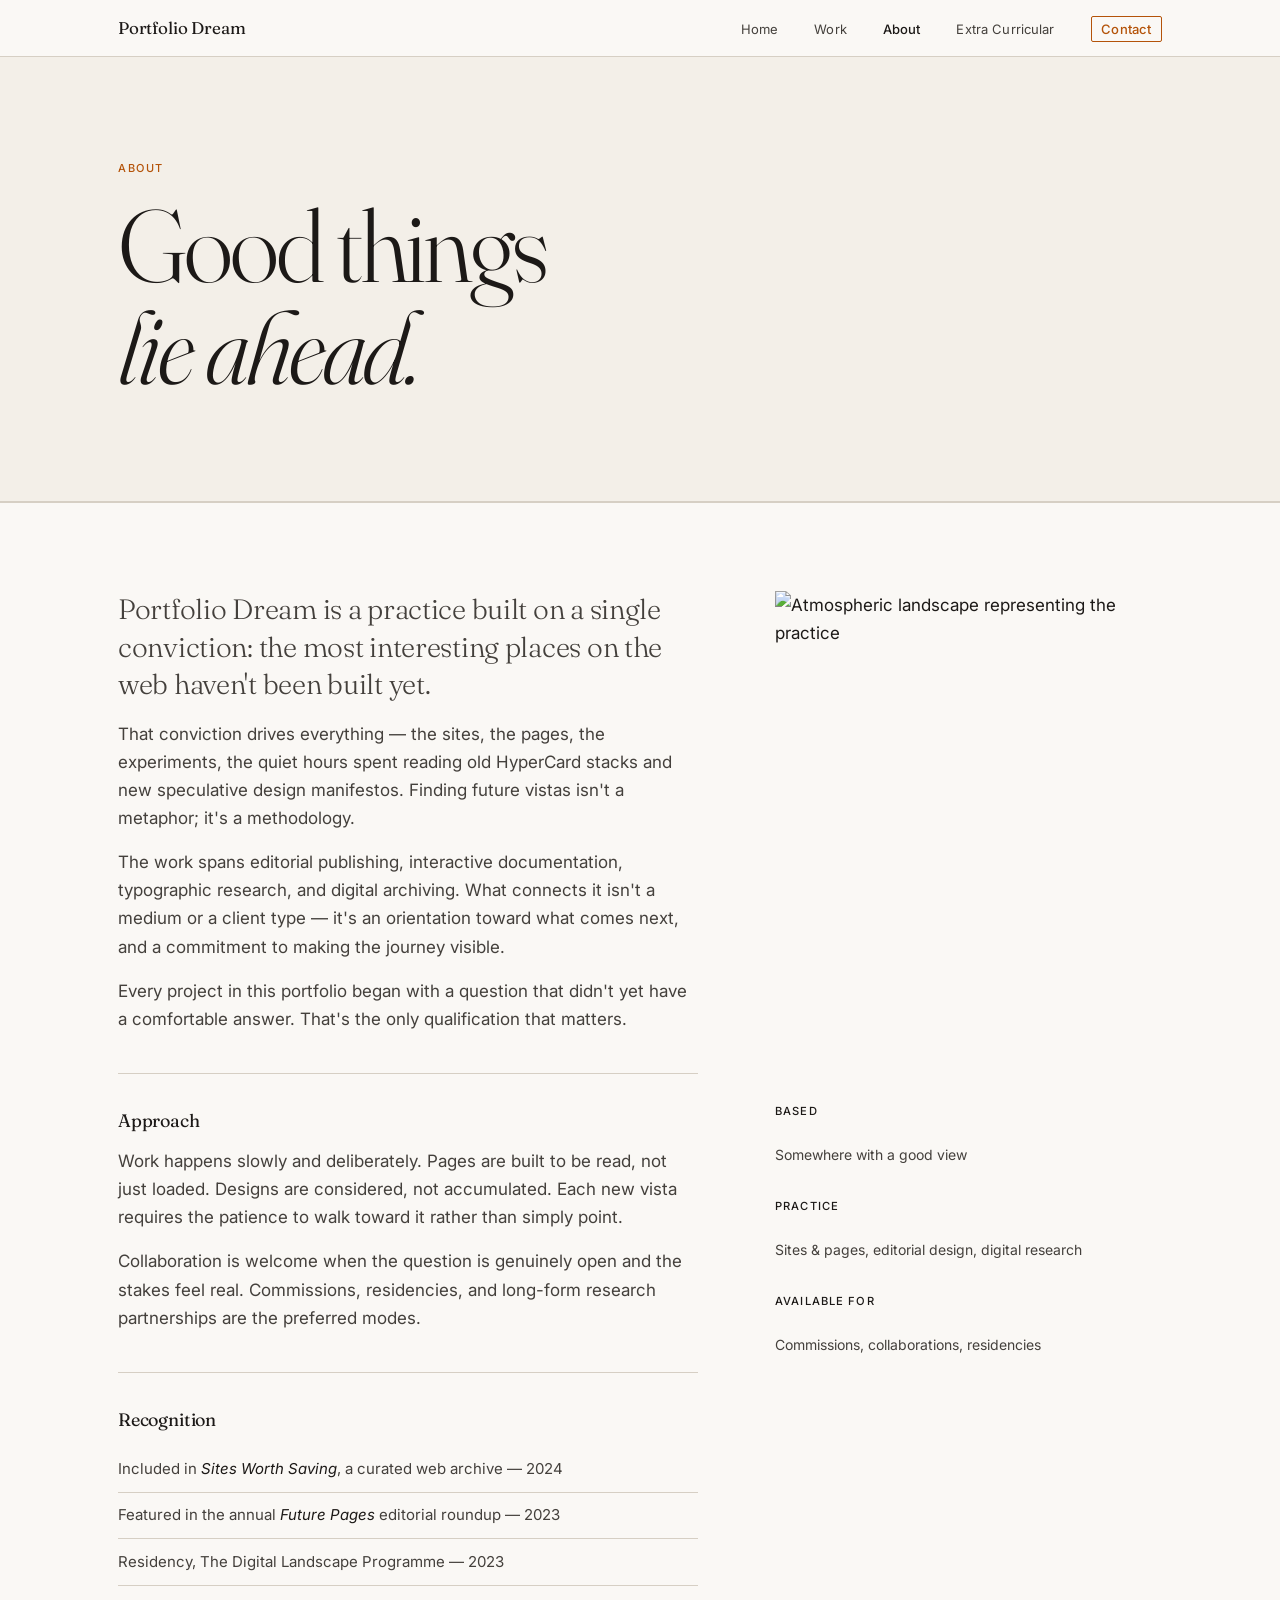
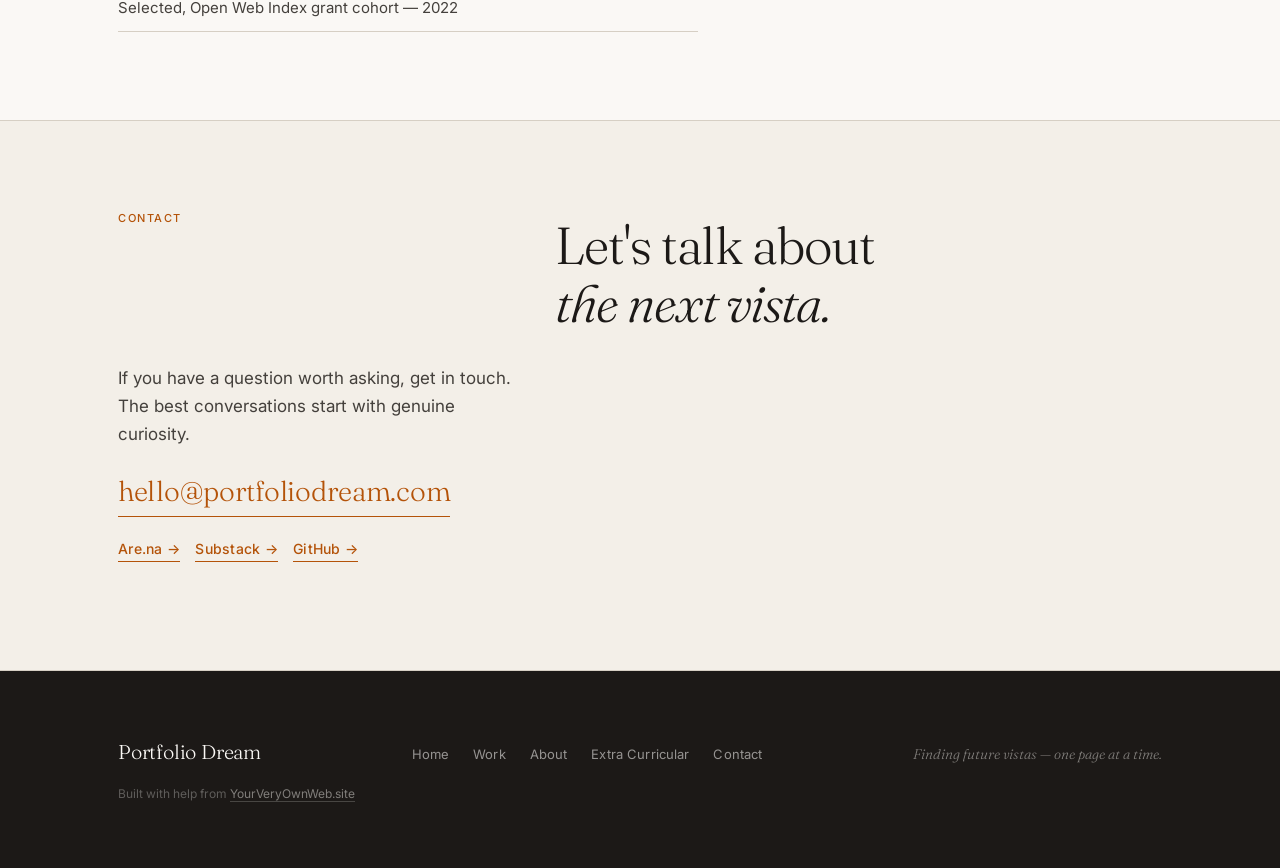
==== about.html @ 6f73d1a7 "Initial publish via YourVeryOwnWeb.site" ====
<!DOCTYPE html>
<html lang="en">
<head>
  <meta charset="UTF-8" />
  <meta name="viewport" content="width=device-width, initial-scale=1.0" />
  <title>About — Portfolio Dream</title>
  <link rel="preconnect" href="https://fonts.googleapis.com" />
  <link rel="preconnect" href="https://fonts.gstatic.com" crossorigin />
  <link href="https://fonts.googleapis.com/css2?family=Fraunces:ital,opsz,wght@0,9..144,300;0,9..144,400;0,9..144,600;1,9..144,300;1,9..144,400&family=Inter:wght@300;400;500&display=swap" rel="stylesheet" />
  <link rel="stylesheet" href="assets/css/styles.css" />
</head>
<body>

  <!-- TOP BAR START -->
  <header class="topbar">
    <div class="topbar__inner">
      <a href="index.html" class="topbar__name">Portfolio Dream</a>
      <nav class="topbar__nav" aria-label="Primary navigation">
        <ul>
          <li><a href="index.html">Home</a></li>
          <li><a href="work.html">Work</a></li>
          <li><a href="about.html" class="active" aria-current="page">About</a></li>
          <li><a href="extra-curricular.html">Extra Curricular</a></li>
          <li><a href="#contact" class="nav__contact">Contact</a></li>
        </ul>
      </nav>
    </div>
  </header>
  <!-- TOP BAR END -->

  <main>

    <!-- PAGE HERO START -->
    <section class="page-hero" aria-label="About page introduction">
      <div class="section-inner">
        <span class="section-label">About</span>
        <h1 class="page-hero__title">Good things<br /><em>lie ahead.</em></h1>
      </div>
    </section>
    <!-- PAGE HERO END -->

    <hr class="rule" />

    <!-- ABOUT MAIN CONTENT START -->
    <section class="about-body" aria-label="About content">
      <div class="section-inner about-body__inner">

        <div class="about-body__text">
          <p class="about-body__lead">
            Portfolio Dream is a practice built on a single conviction: the most interesting places on the web haven't been built yet.
          </p>
          <p>
            That conviction drives everything — the sites, the pages, the experiments, the quiet hours spent reading old HyperCard stacks and new speculative design manifestos. Finding future vistas isn't a metaphor; it's a methodology.
          </p>
          <p>
            The work spans editorial publishing, interactive documentation, typographic research, and digital archiving. What connects it isn't a medium or a client type — it's an orientation toward what comes next, and a commitment to making the journey visible.
          </p>
          <p>
            Every project in this portfolio began with a question that didn't yet have a comfortable answer. That's the only qualification that matters.
          </p>

          <h2 class="about-body__subhead">Approach</h2>
          <p>
            Work happens slowly and deliberately. Pages are built to be read, not just loaded. Designs are considered, not accumulated. Each new vista requires the patience to walk toward it rather than simply point.
          </p>
          <p>
            Collaboration is welcome when the question is genuinely open and the stakes feel real. Commissions, residencies, and long-form research partnerships are the preferred modes.
          </p>

          <h2 class="about-body__subhead">Recognition</h2>
          <ul class="about-body__list">
            <li>Included in <em>Sites Worth Saving</em>, a curated web archive — 2024</li>
            <li>Featured in the annual <em>Future Pages</em> editorial roundup — 2023</li>
            <li>Residency, The Digital Landscape Programme — 2023</li>
            <li>Selected, Open Web Index grant cohort — 2022</li>
          </ul>
        </div>

        <aside class="about-body__sidebar">
          <figure class="about-body__portrait">
            <!-- Swap: portrait image -->
            <img
              src="https://pub-b8be2d42a56f45ea932b63dd513a009c.r2.dev/u/5d6qfpzfwi1xz0b/ab7e2685c7d5e7cd-IMG_6694.jpeg"
              alt="Atmospheric landscape representing the practice"
              loading="lazy"
            />
          </figure>
          <div class="about-body__quick">
            <p><strong>Based</strong><br />Somewhere with a good view</p>
            <p><strong>Practice</strong><br />Sites &amp; pages, editorial design, digital research</p>
            <p><strong>Available for</strong><br />Commissions, collaborations, residencies</p>
          </div>
        </aside>

      </div>
    </section>
    <!-- ABOUT MAIN CONTENT END -->

    <hr class="rule" />

    <!-- CONTACT SECTION START -->
    <section class="contact" id="contact" aria-label="Contact">
      <div class="section-inner contact__inner">
        <span class="section-label">Contact</span>
        <h2 class="section-title contact__title">Let's talk about<br /><em>the next vista.</em></h2>
        <div class="contact__body">
          <p>If you have a question worth asking, get in touch. The best conversations start with genuine curiosity.</p>
          <address class="contact__address">
            <a href="mailto:hello@portfoliodream.com" class="contact__email">hello@portfoliodream.com</a>
          </address>
          <p class="contact__social">
            <a href="#" rel="noopener" class="text-link">Are.na →</a>
            &ensp;
            <a href="#" rel="noopener" class="text-link">Substack →</a>
            &ensp;
            <a href="#" rel="noopener" class="text-link">GitHub →</a>
          </p>
        </div>
      </div>
    </section>
    <!-- CONTACT SECTION END -->

  </main>

  <!-- FOOTER START -->
  <footer class="site-footer">
    <div class="footer__inner">
      <p class="footer__name">Portfolio Dream</p>
      <nav class="footer__nav" aria-label="Footer navigation">
        <a href="index.html">Home</a>
        <a href="work.html">Work</a>
        <a href="about.html">About</a>
        <a href="extra-curricular.html">Extra Curricular</a>
        <a href="#contact">Contact</a>
      </nav>
      <p class="footer__tagline">Finding future vistas — one page at a time.</p>
      <p class="yvow-credit">Built with help from <a href="https://yourveryownweb.site" rel="noopener">YourVeryOwnWeb.site</a></p>
    </div>
  </footer>
  <!-- FOOTER END -->

  <script src="assets/js/scripts.js"></script>
</body>
</html>
---- assets/css/styles.css ----
/* =========================================================
   PORTFOLIO DREAM — Shared Stylesheet
   Design system: Editorial
   Palette: cream / stone-black / amber
   ========================================================= */

/* ---------------------------------------------------------
   CUSTOM PROPERTIES
   --------------------------------------------------------- */
:root {
  /* Palette */
  --clr-bg:        #faf8f5;      /* warm off-white paper */
  --clr-bg-tinted: #f3efe8;      /* slightly deeper cream for contrast blocks */
  --clr-ink:       #1c1917;      /* near-black stone */
  --clr-ink-mid:   #44403c;      /* mid-tone for secondary text */
  --clr-ink-muted: #78716c;      /* muted/caption text */
  --clr-amber:     #b45309;      /* amber accent */
  --clr-amber-lt:  #d97706;      /* lighter amber hover */
  --clr-rule:      #d6cfc4;      /* thin rule colour */

  /* Typography */
  --font-display: 'Fraunces', 'Georgia', 'Times New Roman', serif;
  --font-body:    'Inter', 'Helvetica Neue', 'Arial', sans-serif;

  /* Spacing scale */
  --sp-xs:  0.5rem;
  --sp-sm:  1rem;
  --sp-md:  2rem;
  --sp-lg:  4rem;
  --sp-xl:  6rem;
  --sp-2xl: 10rem;

  /* Layout */
  --max-width: 1140px;
  --gutter:    clamp(1.25rem, 5vw, 3rem);
}

/* ---------------------------------------------------------
   RESET & BASE
   --------------------------------------------------------- */
*, *::before, *::after {
  box-sizing: border-box;
  margin: 0;
  padding: 0;
}

html {
  font-size: 100%;
  scroll-behavior: smooth;
  -webkit-text-size-adjust: 100%;
}

body {
  background-color: var(--clr-bg);
  color: var(--clr-ink);
  font-family: var(--font-body);
  font-size: clamp(0.9375rem, 1.5vw, 1.0625rem);
  font-weight: 400;
  line-height: 1.65;
  min-height: 100vh;
  display: flex;
  flex-direction: column;
}

main {
  flex: 1;
}

img {
  display: block;
  max-width: 100%;
  height: auto;
}

ul, ol {
  list-style: none;
}

address {
  font-style: normal;
}

a {
  color: inherit;
  text-decoration: none;
}

/* ---------------------------------------------------------
   TYPOGRAPHY HELPERS
   --------------------------------------------------------- */
.section-label {
  display: block;
  font-family: var(--font-body);
  font-size: 0.6875rem;
  font-weight: 500;
  letter-spacing: 0.14em;
  text-transform: uppercase;
  color: var(--clr-amber);
  margin-bottom: var(--sp-sm);
}

.section-title {
  font-family: var(--font-display);
  font-size: clamp(2rem, 4.5vw, 3.25rem);
  font-weight: 300;
  line-height: 1.1;
  letter-spacing: -0.02em;
  color: var(--clr-ink);
}

.section-title em {
  font-style: italic;
  font-weight: 300;
}

.text-link {
  display: inline-block;
  font-size: 0.875rem;
  font-weight: 500;
  letter-spacing: 0.02em;
  color: var(--clr-amber);
  border-bottom: 1px solid var(--clr-amber);
  padding-bottom: 1px;
  transition: color 0.15s ease, border-color 0.15s ease;
}

.text-link:hover,
.text-link:focus {
  color: var(--clr-amber-lt);
  border-color: var(--clr-amber-lt);
}

/* ---------------------------------------------------------
   HORIZONTAL RULES
   --------------------------------------------------------- */
.rule {
  border: none;
  border-top: 1px solid var(--clr-rule);
  margin: 0;
}

.rule--inset {
  border-top-color: var(--clr-rule);
  opacity: 0.6;
}

/* ---------------------------------------------------------
   LAYOUT UTILITY
   --------------------------------------------------------- */
.section-inner {
  max-width: var(--max-width);
  margin-inline: auto;
  padding-inline: var(--gutter);
  padding-block: clamp(3rem, 7vw, 5.5rem);
}

/* ---------------------------------------------------------
   TOP BAR / HEADER
   --------------------------------------------------------- */
.topbar {
  position: sticky;
  top: 0;
  z-index: 100;
  background-color: var(--clr-bg);
  border-bottom: 1px solid var(--clr-rule);
}

.topbar__inner {
  max-width: var(--max-width);
  margin-inline: auto;
  padding-inline: var(--gutter);
  padding-block: 0.875rem;
  display: flex;
  align-items: center;
  justify-content: space-between;
  gap: var(--sp-md);
}

.topbar__name {
  font-family: var(--font-display);
  font-size: 1.0625rem;
  font-weight: 400;
  letter-spacing: -0.01em;
  white-space: nowrap;
  flex-shrink: 0;
}

.topbar__name:hover {
  color: var(--clr-amber);
}

.topbar__nav ul {
  display: flex;
  align-items: center;
  gap: clamp(1rem, 3vw, 2.25rem);
  flex-wrap: wrap;
}

.topbar__nav a {
  font-size: 0.8125rem;
  font-weight: 400;
  letter-spacing: 0.01em;
  color: var(--clr-ink-mid);
  transition: color 0.15s ease;
}

.topbar__nav a:hover,
.topbar__nav a:focus {
  color: var(--clr-ink);
}

.topbar__nav a.active {
  color: var(--clr-ink);
  font-weight: 500;
}

.topbar__nav .nav__contact {
  color: var(--clr-amber);
  border: 1px solid var(--clr-amber);
  padding: 0.3em 0.75em;
  border-radius: 2px;
  font-weight: 500;
  transition: background-color 0.15s ease, color 0.15s ease;
}

.topbar__nav .nav__contact:hover,
.topbar__nav .nav__contact:focus {
  background-color: var(--clr-amber);
  color: var(--clr-bg);
}

/* ---------------------------------------------------------
   HERO — HOME
   --------------------------------------------------------- */
.hero {
  max-width: var(--max-width);
  margin-inline: auto;
  padding-inline: var(--gutter);
  padding-block: clamp(4rem, 10vw, 8rem);
  display: grid;
  grid-template-columns: 1fr;
  gap: clamp(2rem, 5vw, 4rem);
  align-items: center;
}

.hero__label {
  font-size: 0.6875rem;
  font-weight: 500;
  letter-spacing: 0.14em;
  text-transform: uppercase;
  color: var(--clr-amber);
  margin-bottom: var(--sp-md);
}

.hero__display {
  font-family: var(--font-display);
  font-size: clamp(3.5rem, 11vw, 8.5rem);
  font-weight: 300;
  line-height: 0.95;
  letter-spacing: -0.03em;
  color: var(--clr-ink);
  margin-bottom: clamp(1.5rem, 3vw, 2.5rem);
}

.hero__display em {
  font-style: italic;
  font-weight: 300;
}

.hero__sub {
  font-size: clamp(1rem, 1.8vw, 1.1875rem);
  color: var(--clr-ink-mid);
  max-width: 48ch;
  line-height: 1.6;
  margin-bottom: var(--sp-md);
}

.hero__cta {
  display: inline-block;
  font-size: 0.875rem;
  font-weight: 500;
  letter-spacing: 0.04em;
  color: var(--clr-bg);
  background-color: var(--clr-ink);
  padding: 0.75em 1.5em;
  border: 1px solid var(--clr-ink);
  transition: background-color 0.15s ease, color 0.15s ease;
}

.hero__cta:hover,
.hero__cta:focus {
  background-color: var(--clr-amber);
  border-color: var(--clr-amber);
}

.hero__image {
  margin: 0;
  overflow: hidden;
}

.hero__image img {
  width: 100%;
  height: clamp(240px, 45vw, 520px);
  object-fit: cover;
  object-position: center;
}

@media (min-width: 768px) {
  .hero {
    grid-template-columns: 1fr 1fr;
  }
}

@media (min-width: 1024px) {
  .hero {
    grid-template-columns: 55% 45%;
  }
}

/* ---------------------------------------------------------
   WORK PREVIEW — HOME
   --------------------------------------------------------- */
.section-header {
  margin-bottom: clamp(2.5rem, 5vw, 4rem);
}

.work-list {
  display: flex;
  flex-direction: column;
}

.work-entry {
  display: grid;
  grid-template-columns: 2.5rem 1fr auto;
  gap: var(--sp-sm) var(--sp-md);
  align-items: start;
  padding-block: clamp(1.25rem, 2.5vw, 1.75rem);
  border-top: 1px solid var(--clr-rule);
}

.work-entry:last-child {
  border-bottom: 1px solid var(--clr-rule);
}

.work-entry__num {
  font-family: var(--font-display);
  font-size: 0.8125rem;
  font-weight: 300;
  color: var(--clr-ink-muted);
  padding-top: 0.15em;
}

.work-entry__title {
  font-family: var(--font-display);
  font-size: clamp(1.125rem, 2.5vw, 1.5rem);
  font-weight: 400;
  letter-spacing: -0.01em;
  margin-bottom: 0.4em;
}

.work-entry__desc {
  font-size: 0.875rem;
  color: var(--clr-ink-mid);
  max-width: 58ch;
  line-height: 1.55;
}

.work-entry__link {
  font-size: 1.125rem;
  color: var(--clr-ink-muted);
  align-self: center;
  transition: color 0.15s ease, transform 0.15s ease;
  display: inline-block;
}

.work-entry__link:hover,
.work-entry__link:focus {
  color: var(--clr-amber);
  transform: translateX(4px);
}

.work-preview__footer {
  margin-top: var(--sp-lg);
}

/* ---------------------------------------------------------
   FEATURE IMAGE — HOME
   --------------------------------------------------------- */
.feature-image {
  max-width: var(--max-width);
  margin-inline: auto;
  padding-inline: var(--gutter);
  padding-block: clamp(2rem, 5vw, 4rem);
}

.feature-image__fig {
  margin: 0;
}

.feature-image__fig img {
  width: 100%;
  height: clamp(300px, 50vw, 580px);
  object-fit: cover;
  object-position: center;
}

.feature-image__fig figcaption {
  margin-top: 0.75rem;
  font-size: 0.8125rem;
  color: var(--clr-ink-muted);
  font-style: italic;
  letter-spacing: 0.01em;
}

/* ---------------------------------------------------------
   ABOUT TEASER — HOME
   --------------------------------------------------------- */
.about-teaser__inner {
  display: grid;
  grid-template-columns: 1fr;
  gap: clamp(2rem, 5vw, 4rem);
  align-items: center;
}

.about-teaser__text {
  max-width: 52ch;
}

.about-teaser__text p {
  color: var(--clr-ink-mid);
  margin-top: 1rem;
  margin-bottom: 1.5rem;
}

.about-teaser__image {
  margin: 0;
  overflow: hidden;
}

.about-teaser__image img {
  width: 100%;
  height: clamp(220px, 38vw, 420px);
  object-fit: cover;
}

@media (min-width: 768px) {
  .about-teaser__inner {
    grid-template-columns: 1fr 1fr;
  }
}

/* ---------------------------------------------------------
   PAGE HERO (inner pages)
   --------------------------------------------------------- */
.page-hero {
  background-color: var(--clr-bg-tinted);
  border-bottom: 1px solid var(--clr-rule);
}

.page-hero .section-inner {
  padding-block: clamp(3.5rem, 8vw, 7rem);
}

.page-hero__title {
  font-family: var(--font-display);
  font-size: clamp(2.75rem, 8vw, 6.5rem);
  font-weight: 300;
  line-height: 1;
  letter-spacing: -0.03em;
  color: var(--clr-ink);
  margin-top: var(--sp-sm);
}

.page-hero__title em {
  font-style: italic;
}

.page-hero__intro {
  margin-top: clamp(1.25rem, 2.5vw, 2rem);
  font-size: clamp(1rem, 1.8vw, 1.125rem);
  color: var(--clr-ink-mid);
  max-width: 60ch;
  line-height: 1.65;
}

/* ---------------------------------------------------------
   WORK FULL PAGE
   --------------------------------------------------------- */
.project {
  display: grid;
  grid-template-columns: 1fr;
  gap: clamp(1.5rem, 3vw, 2.5rem);
  padding-block: clamp(2.5rem, 5vw, 4rem);
}

.project__meta {
  display: flex;
  align-items: baseline;
  gap: var(--sp-md);
}

.project__num {
  font-family: var(--font-display);
  font-size: 0.8125rem;
  font-weight: 300;
  color: var(--clr-ink-muted);
}

.project__year {
  font-size: 0.75rem;
  font-weight: 400;
  color: var(--clr-ink-muted);
  letter-spacing: 0.04em;
}

.project__title {
  font-family: var(--font-display);
  font-size: clamp(1.75rem, 4.5vw, 3rem);
  font-weight: 300;
  letter-spacing: -0.02em;
  line-height: 1.1;
  margin-bottom: 0.4em;
}

.project__type {
  font-size: 0.75rem;
  font-weight: 500;
  letter-spacing: 0.1em;
  text-transform: uppercase;
  color: var(--clr-amber);
  margin-bottom: 1rem;
}

.project__desc {
  font-size: 1rem;
  color: var(--clr-ink-mid);
  max-width: 60ch;
  line-height: 1.7;
  margin-bottom: 1.25rem;
}

.project__tags {
  display: flex;
  flex-wrap: wrap;
  gap: 0.5rem;
}

.project__tags li {
  font-size: 0.7rem;
  font-weight: 500;
  letter-spacing: 0.08em;
  text-transform: uppercase;
  color: var(--clr-ink-muted);
  border: 1px solid var(--clr-rule);
  padding: 0.25em 0.65em;
}

.project__image {
  margin: 0;
  overflow: hidden;
}

.project__image img {
  width: 100%;
  height: clamp(200px, 35vw, 440px);
  object-fit: cover;
  object-position: center;
}

@media (min-width: 768px) {
  .project {
    grid-template-columns: 1fr 1fr;
    align-items: start;
  }

  .project__meta {
    grid-column: 1 / -1;
  }
}

@media (min-width: 1024px) {
  .project {
    grid-template-columns: 3fr 2fr;
  }

  .project__meta {
    grid-column: 1 / -1;
  }
}

/* ---------------------------------------------------------
   ABOUT PAGE
   --------------------------------------------------------- */
.about-body__inner {
  display: grid;
  grid-template-columns: 1fr;
  gap: clamp(3rem, 6vw, 5rem);
  align-items: start;
}

@media (min-width: 768px) {
  .about-body__inner {
    grid-template-columns: 3fr 2fr;
  }
}

.about-body__lead {
  font-family: var(--font-display);
  font-size: clamp(1.25rem, 2.5vw, 1.75rem);
  font-weight: 300;
  line-height: 1.35;
  letter-spacing: -0.01em;
  color: var(--clr-ink);
  margin-bottom: 1.5rem;
}

.about-body__text p {
  color: var(--clr-ink-mid);
  margin-bottom: 1rem;
  max-width: 60ch;
}

.about-body__subhead {
  font-family: var(--font-display);
  font-size: 1.125rem;
  font-weight: 400;
  letter-spacing: -0.01em;
  margin-top: 2.5rem;
  margin-bottom: 0.75rem;
  padding-top: 2rem;
  border-top: 1px solid var(--clr-rule);
}

.about-body__list {
  list-style: none;
  padding: 0;
}

.about-body__list li {
  font-size: 0.9375rem;
  color: var(--clr-ink-mid);
  padding-block: 0.65rem;
  border-bottom: 1px solid var(--clr-rule);
}

.about-body__list li em {
  font-style: italic;
  color: var(--clr-ink);
}

.about-body__portrait {
  margin: 0 0 var(--sp-md);
  overflow: hidden;
}

.about-body__portrait img {
  width: 100%;
  height: clamp(260px, 40vw, 480px);
  object-fit: cover;
}

.about-body__quick p {
  font-size: 0.875rem;
  color: var(--clr-ink-mid);
  margin-bottom: var(--sp-md);
  line-height: 1.55;
}

.about-body__quick strong {
  display: block;
  font-size: 0.7rem;
  letter-spacing: 0.1em;
  text-transform: uppercase;
  color: var(--clr-ink);
  font-weight: 500;
  margin-bottom: 0.2em;
}

/* ---------------------------------------------------------
   CONTACT SECTION
   --------------------------------------------------------- */
.contact {
  background-color: var(--clr-bg-tinted);
}

.contact__inner {
  display: grid;
  grid-template-columns: 1fr;
  gap: var(--sp-md);
}

.contact__title {
  margin-top: var(--sp-xs);
}

.contact__body p {
  color: var(--clr-ink-mid);
  max-width: 52ch;
  margin-bottom: 1.25rem;
}

.contact__email {
  display: inline-block;
  font-family: var(--font-display);
  font-size: clamp(1.25rem, 2.5vw, 1.75rem);
  font-weight: 300;
  letter-spacing: -0.01em;
  color: var(--clr-amber);
  border-bottom: 1px solid var(--clr-amber);
  padding-bottom: 2px;
  margin-bottom: 1.25rem;
  transition: color 0.15s ease;
}

.contact__email:hover,
.contact__email:focus {
  color: var(--clr-amber-lt);
}

.contact__social {
  color: var(--clr-ink-muted);
  font-size: 0.875rem;
}

@media (min-width: 768px) {
  .contact__inner {
    grid-template-columns: 2fr 3fr;
    align-items: start;
  }
}

/* ---------------------------------------------------------
   EXTRA CURRICULAR
   --------------------------------------------------------- */
.extra-block__inner {
  display: grid;
  grid-template-columns: 1fr;
  gap: clamp(2rem, 5vw, 4rem);
}

@media (min-width: 768px) {
  .extra-block__inner {
    grid-template-columns: 1fr 2fr;
    align-items: start;
  }
}

/* Reading list */
.reading-list {
  display: flex;
  flex-direction: column;
}

.reading-entry {
  padding-block: 1.25rem;
  border-top: 1px solid var(--clr-rule);
}

.reading-entry:last-child {
  border-bottom: 1px solid var(--clr-rule);
}

.reading-entry__title {
  font-family: var(--font-display);
  font-size: 1.0625rem;
  font-weight: 400;
  letter-spacing: -0.01em;
  margin-bottom: 0.4em;
}

.reading-entry__title em {
  font-style: italic;
}

.reading-entry__note {
  font-size: 0.875rem;
  color: var(--clr-ink-mid);
  max-width: 60ch;
  line-height: 1.6;
}

/* Photography grid */
.extra-block--photo .extra-block__inner {
  grid-template-columns: 1fr;
}

@media (min-width: 768px) {
  .extra-block--photo .extra-block__inner {
    grid-template-columns: 1fr 2fr;
  }
}

.extra-photo__text {
  display: flex;
  flex-direction: column;
  gap: 1rem;
}

.extra-photo__text p {
  font-size: 0.9375rem;
  color: var(--clr-ink-mid);
  line-height: 1.65;
  max-width: 48ch;
}

.extra-photo__grid {
  display: grid;
  grid-template-columns: 1fr 1fr;
  gap: 0.75rem;
}

@media (min-width: 1024px) {
  .extra-photo__grid {
    grid-template-columns: 1fr 1fr;
  }
}

.extra-photo__grid figure {
  margin: 0;
  overflow: hidden;
}

.extra-photo__grid img {
  width: 100%;
  height: clamp(140px, 20vw, 240px);
  object-fit: cover;
  object-position: center;
  transition: transform 0.3s ease;
}

.extra-photo__grid img:hover {
  transform: scale(1.03);
}

/* Notes list */
.notes-list {
  display: flex;
  flex-direction: column;
}

.note-entry {
  display: grid;
  grid-template-columns: 5.5rem 1fr;
  gap: var(--sp-sm) var(--sp-md);
  padding-block: 1.5rem;
  border-top: 1px solid var(--clr-rule);
  align-items: start;
}

.note-entry:last-child {
  border-bottom: 1px solid var(--clr-rule);
}

.note-entry__date {
  font-size: 0.75rem;
  font-weight: 500;
  letter-spacing: 0.06em;
  text-transform: uppercase;
  color: var(--clr-ink-muted);
  padding-top: 0.25em;
}

.note-entry__title {
  font-family: var(--font-display);
  font-size: 1.0625rem;
  font-weight: 400;
  letter-spacing: -0.01em;
  margin-bottom: 0.35em;
}

.note-entry__body p {
  font-size: 0.875rem;
  color: var(--clr-ink-mid);
  line-height: 1.6;
}

/* ---------------------------------------------------------
   SITE FOOTER
   --------------------------------------------------------- */
.site-footer {
  background-color: var(--clr-ink);
  color: var(--clr-bg);
  border-top: 1px solid var(--clr-rule);
}

.footer__inner {
  max-width: var(--max-width);
  margin-inline: auto;
  padding-inline: var(--gutter);
  padding-block: clamp(2.5rem, 5vw, 4rem);
  display: flex;
  flex-direction: column;
  gap: 1.25rem;
}

.footer__name {
  font-family: var(--font-display);
  font-size: 1.25rem;
  font-weight: 300;
  letter-spacing: -0.01em;
}

.footer__nav {
  display: flex;
  flex-wrap: wrap;
  gap: 0.5rem 1.5rem;
}

.footer__nav a {
  font-size: 0.8125rem;
  color: rgba(250, 248, 245, 0.55);
  transition: color 0.15s ease;
  letter-spacing: 0.01em;
}

.footer__nav a:hover,
.footer__nav a:focus {
  color: rgba(250, 248, 245, 0.9);
}

.footer__tagline {
  font-size: 0.875rem;
  font-style: italic;
  font-family: var(--font-display);
  font-weight: 300;
  color: rgba(250, 248, 245, 0.45);
}

.yvow-credit {
  font-size: 0.75rem;
  color: rgba(250, 248, 245, 0.3);
  margin-top: var(--sp-sm);
}

.yvow-credit a {
  color: rgba(250, 248, 245, 0.45);
  border-bottom: 1px solid rgba(250, 248, 245, 0.2);
  transition: color 0.15s ease;
}

.yvow-credit a:hover,
.yvow-credit a:focus {
  color: rgba(250, 248, 245, 0.7);
}

/* ---------------------------------------------------------
   FOCUS STYLES (ACCESSIBILITY)
   --------------------------------------------------------- */
:focus-visible {
  outline: 2px solid var(--clr-amber);
  outline-offset: 3px;
}

/* ---------------------------------------------------------
   RESPONSIVE REFINEMENTS
   --------------------------------------------------------- */
@media (max-width: 767px) {
  .work-entry {
    grid-template-columns: 2rem 1fr auto;
    gap: 0.5rem;
  }

  .note-entry {
    grid-template-columns: 1fr;
    gap: 0.35rem;
  }

  .note-entry__date {
    font-size: 0.6875rem;
  }
}

@media (min-width: 1024px) {
  .footer__inner {
    flex-direction: row;
    align-items: baseline;
    justify-content: space-between;
    flex-wrap: wrap;
    gap: 1rem 2rem;
  }

  .footer__tagline,
  .yvow-credit {
    margin-top: 0;
  }
}
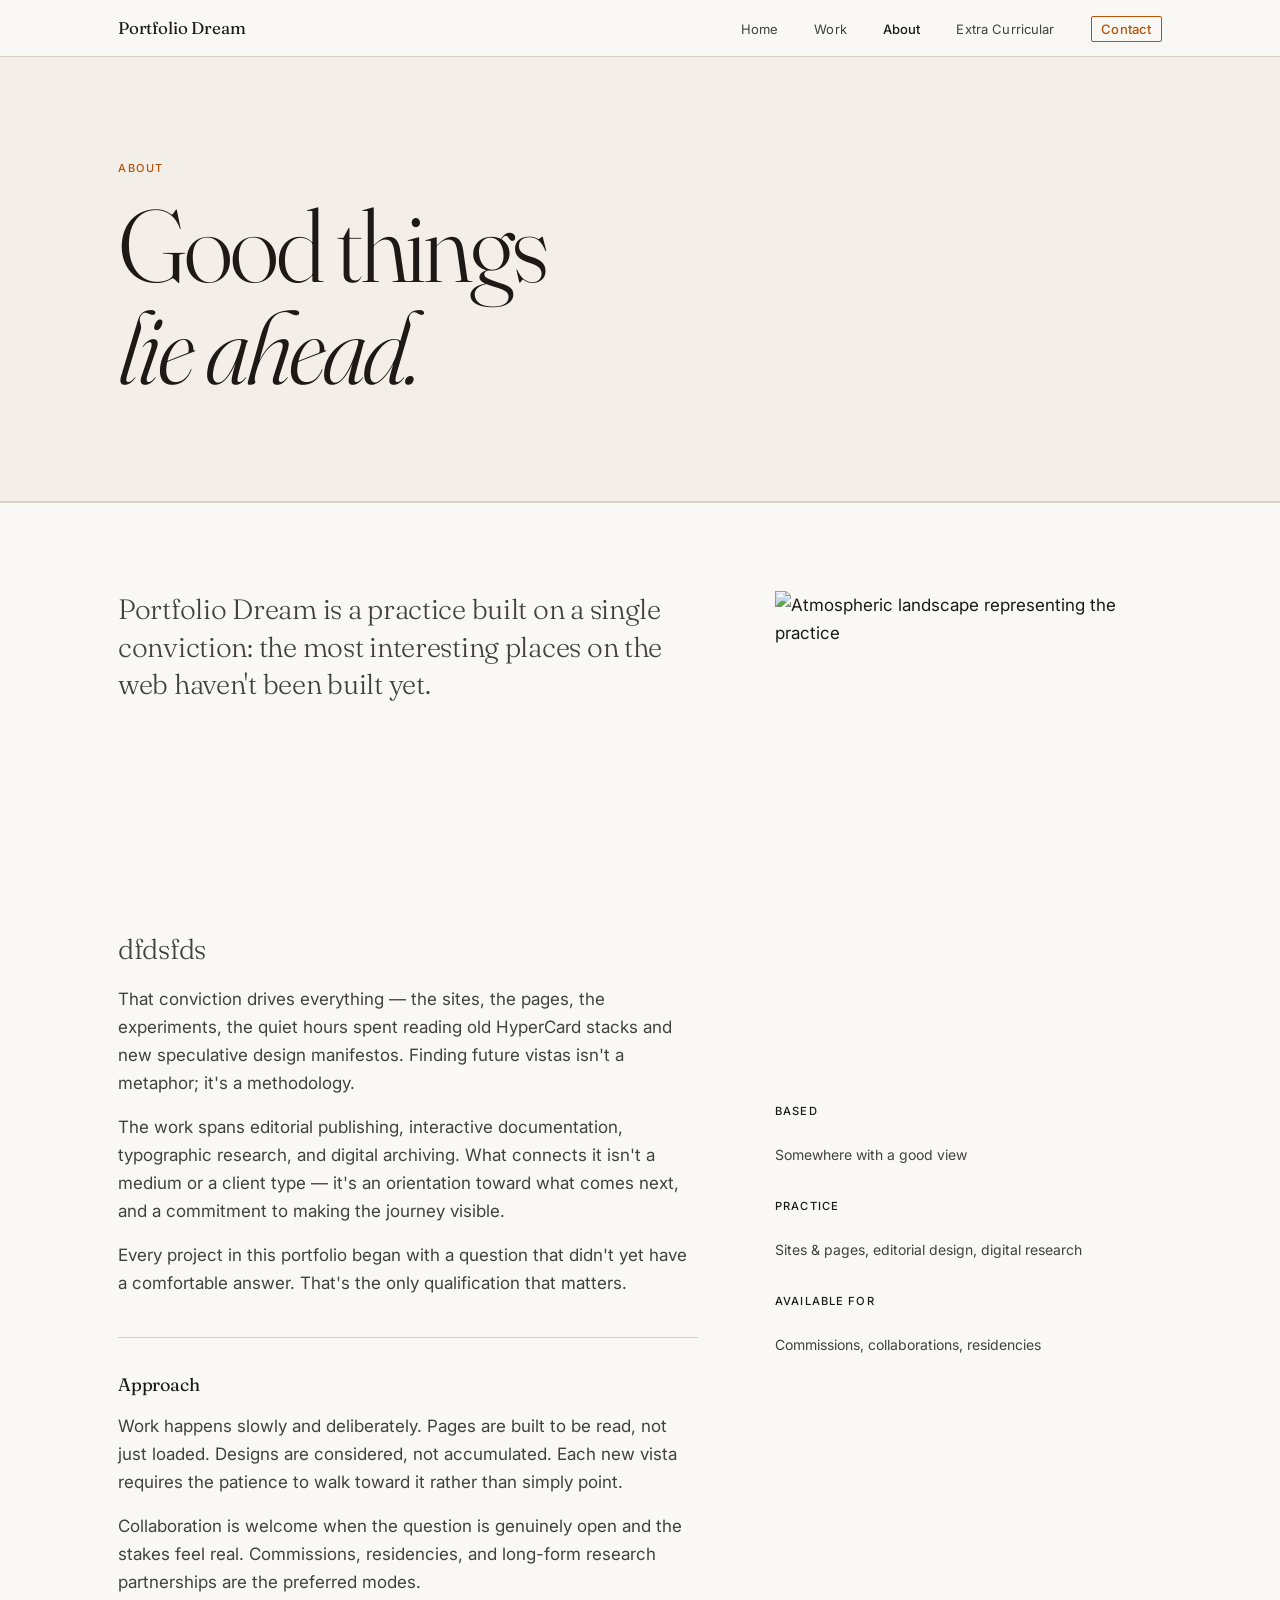
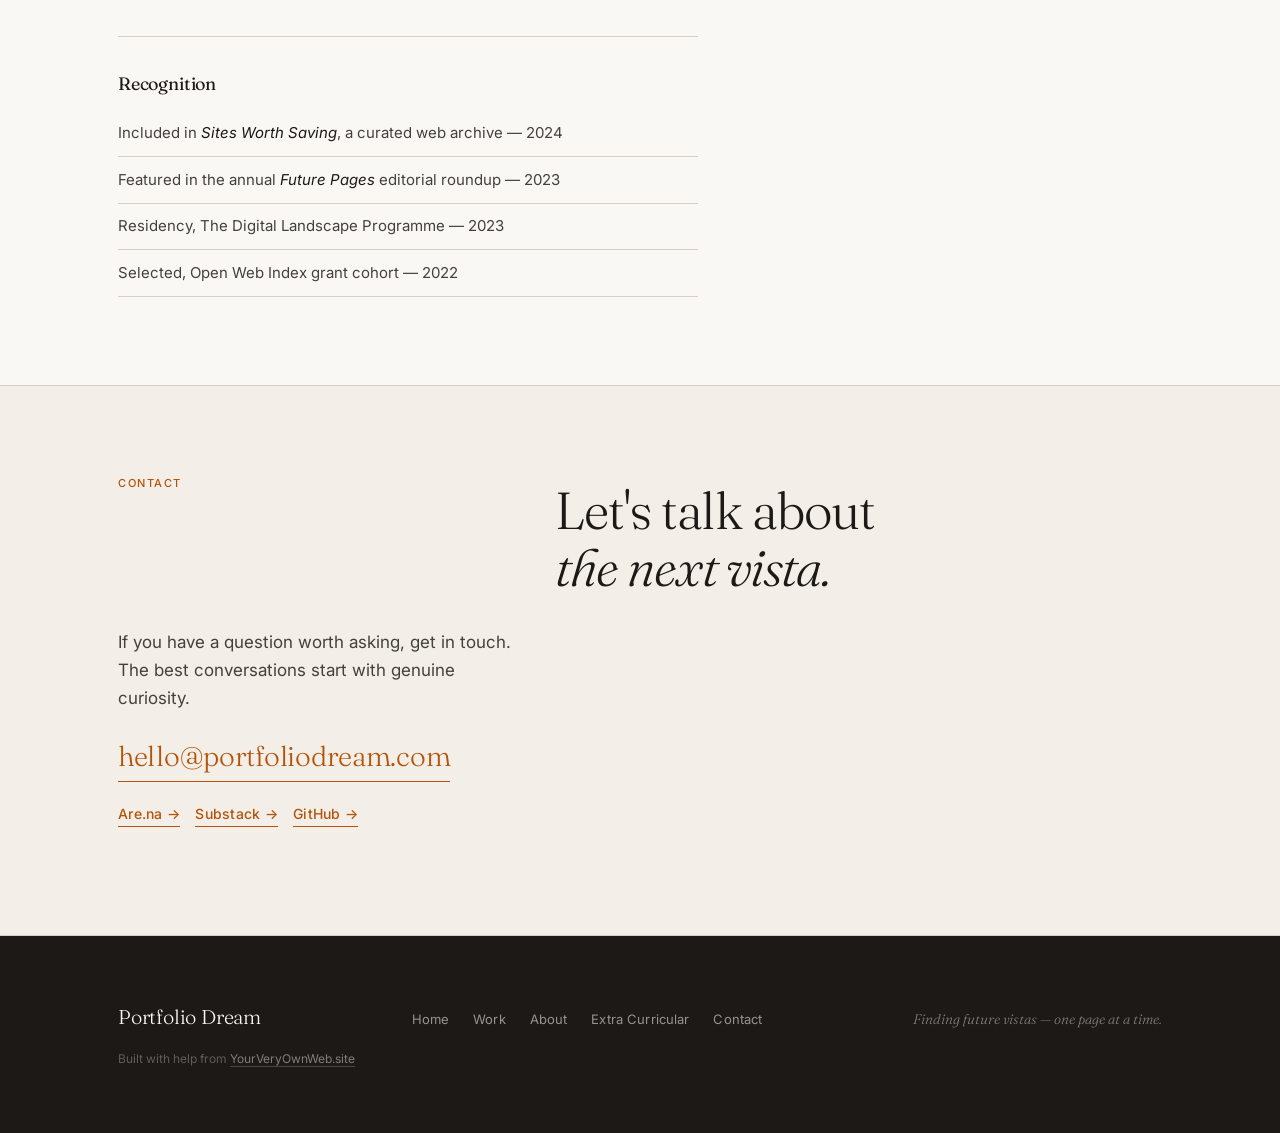
==== commit 3b0c700f: "Update via YourVeryOwnWeb.site" ====
--- a/about.html
+++ b/about.html
@@ -1,13 +1,12 @@
-<!DOCTYPE html>
-<html lang="en">
-<head>
-  <meta charset="UTF-8" />
-  <meta name="viewport" content="width=device-width, initial-scale=1.0" />
+<!doctype html>
+<html lang="en"><head>
+  <meta charset="UTF-8">
+  <meta name="viewport" content="width=device-width, initial-scale=1.0">
   <title>About — Portfolio Dream</title>
-  <link rel="preconnect" href="https://fonts.googleapis.com" />
-  <link rel="preconnect" href="https://fonts.gstatic.com" crossorigin />
-  <link href="https://fonts.googleapis.com/css2?family=Fraunces:ital,opsz,wght@0,9..144,300;0,9..144,400;0,9..144,600;1,9..144,300;1,9..144,400&family=Inter:wght@300;400;500&display=swap" rel="stylesheet" />
-  <link rel="stylesheet" href="assets/css/styles.css" />
+  <link rel="preconnect" href="https://fonts.googleapis.com">
+  <link rel="preconnect" href="https://fonts.gstatic.com" crossorigin="">
+  <link href="https://fonts.googleapis.com/css2?family=Fraunces:ital,opsz,wght@0,9..144,300;0,9..144,400;0,9..144,600;1,9..144,300;1,9..144,400&amp;family=Inter:wght@300;400;500&amp;display=swap" rel="stylesheet">
+  <link rel="stylesheet" href="assets/css/styles.css">
 </head>
 <body>
 
@@ -34,12 +33,12 @@
     <section class="page-hero" aria-label="About page introduction">
       <div class="section-inner">
         <span class="section-label">About</span>
-        <h1 class="page-hero__title">Good things<br /><em>lie ahead.</em></h1>
+        <h1 class="page-hero__title">Good things<br><em>lie ahead.</em></h1>
       </div>
     </section>
     <!-- PAGE HERO END -->
 
-    <hr class="rule" />
+    <hr class="rule">
 
     <!-- ABOUT MAIN CONTENT START -->
     <section class="about-body" aria-label="About content">
@@ -48,7 +47,7 @@
         <div class="about-body__text">
           <p class="about-body__lead">
             Portfolio Dream is a practice built on a single conviction: the most interesting places on the web haven't been built yet.
-          </p>
+          <br><br><br><br><br><br><br>dfdsfds</p>
           <p>
             That conviction drives everything — the sites, the pages, the experiments, the quiet hours spent reading old HyperCard stacks and new speculative design manifestos. Finding future vistas isn't a metaphor; it's a methodology.
           </p>
@@ -79,16 +78,12 @@
         <aside class="about-body__sidebar">
           <figure class="about-body__portrait">
             <!-- Swap: portrait image -->
-            <img
-              src="https://pub-b8be2d42a56f45ea932b63dd513a009c.r2.dev/u/5d6qfpzfwi1xz0b/ab7e2685c7d5e7cd-IMG_6694.jpeg"
-              alt="Atmospheric landscape representing the practice"
-              loading="lazy"
-            />
+            <img src="https://pub-b8be2d42a56f45ea932b63dd513a009c.r2.dev/u/5d6qfpzfwi1xz0b/ab7e2685c7d5e7cd-IMG_6694.jpeg" alt="Atmospheric landscape representing the practice" loading="lazy">
           </figure>
           <div class="about-body__quick">
-            <p><strong>Based</strong><br />Somewhere with a good view</p>
-            <p><strong>Practice</strong><br />Sites &amp; pages, editorial design, digital research</p>
-            <p><strong>Available for</strong><br />Commissions, collaborations, residencies</p>
+            <p><strong>Based</strong><br>Somewhere with a good view</p>
+            <p><strong>Practice</strong><br>Sites &amp; pages, editorial design, digital research</p>
+            <p><strong>Available for</strong><br>Commissions, collaborations, residencies</p>
           </div>
         </aside>
 
@@ -96,13 +91,13 @@
     </section>
     <!-- ABOUT MAIN CONTENT END -->
 
-    <hr class="rule" />
+    <hr class="rule">
 
     <!-- CONTACT SECTION START -->
     <section class="contact" id="contact" aria-label="Contact">
       <div class="section-inner contact__inner">
         <span class="section-label">Contact</span>
-        <h2 class="section-title contact__title">Let's talk about<br /><em>the next vista.</em></h2>
+        <h2 class="section-title contact__title">Let's talk about<br><em>the next vista.</em></h2>
         <div class="contact__body">
           <p>If you have a question worth asking, get in touch. The best conversations start with genuine curiosity.</p>
           <address class="contact__address">
@@ -110,9 +105,9 @@
           </address>
           <p class="contact__social">
             <a href="#" rel="noopener" class="text-link">Are.na →</a>
-            &ensp;
+             
             <a href="#" rel="noopener" class="text-link">Substack →</a>
-            &ensp;
+             
             <a href="#" rel="noopener" class="text-link">GitHub →</a>
           </p>
         </div>
@@ -140,5 +135,5 @@
   <!-- FOOTER END -->
 
   <script src="assets/js/scripts.js"></script>
-</body>
-</html>+
+</body></html>
